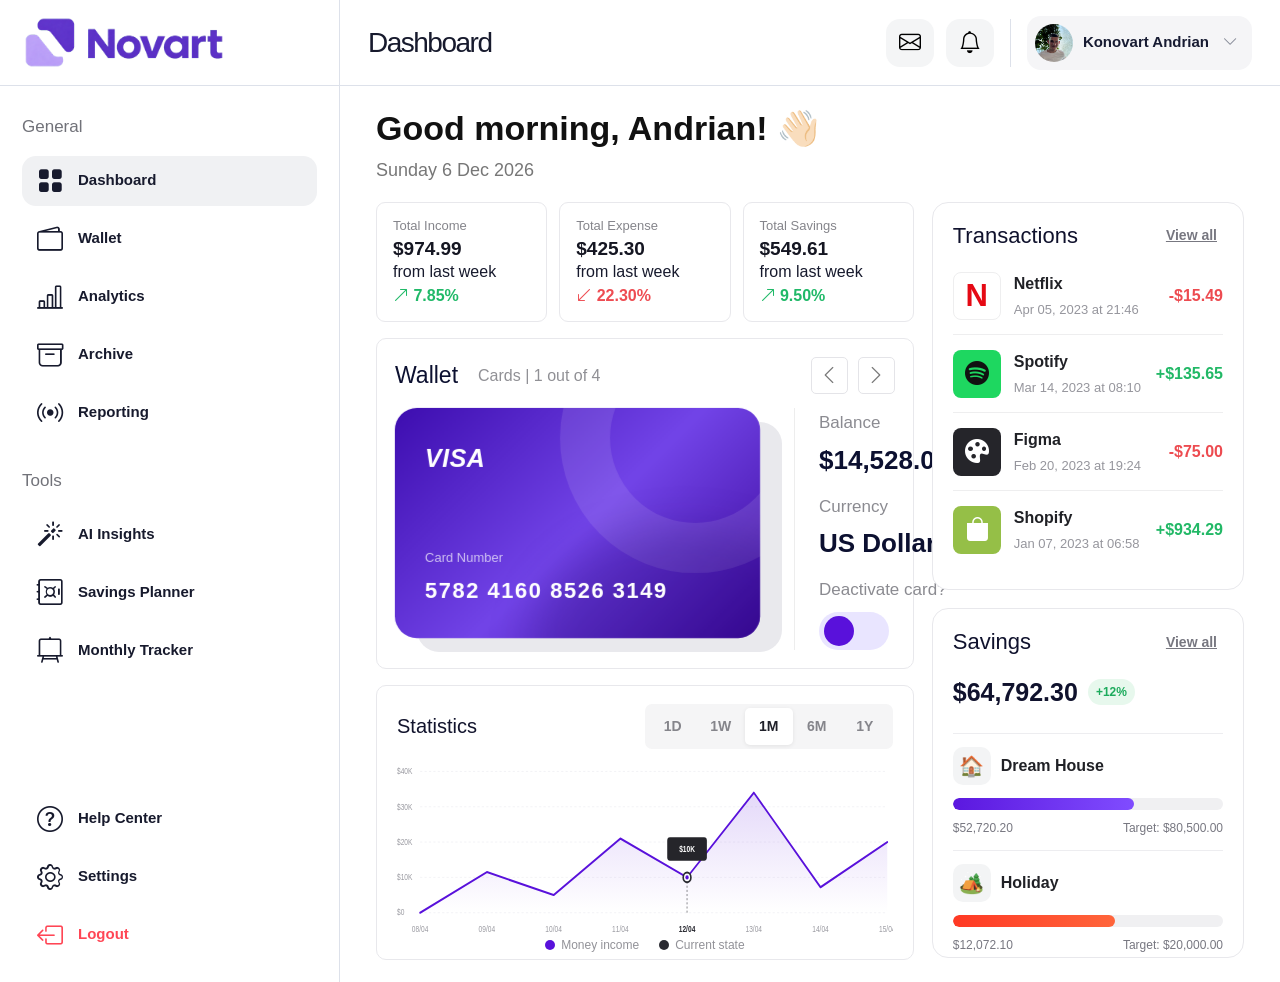
==== index.html @ dc802c1b "Initial commit" ====
<!DOCTYPE html>
<html lang="en">

<head>
    <meta charset="UTF-8">
    <meta name="viewport" content="width=device-width, initial-scale=1.0">
    <link href="https://cdn.jsdelivr.net/npm/bootstrap@5.3.8/dist/css/bootstrap.min.css" rel="stylesheet"
        integrity="sha384-sRIl4kxILFvY47J16cr9ZwB07vP4J8+LH7qKQnuqkuIAvNWLzeN8tE5YBujZqJLB" crossorigin="anonymous">
    <link rel="stylesheet" href="https://cdn.jsdelivr.net/npm/bootstrap-icons@1.11.3/font/bootstrap-icons.min.css">
    <link rel="stylesheet" href="css/main.css">
    <title>Document</title>
</head>

<body>
    <div class="app-shell">
        <!-- LEFT MENU -->
        <aside class="sidebar" id="sidebar">
            <div class="sidebar-brand">
                <img class="logo" src="img/logo2.0.png" alt="">
            </div>

            <nav class="sidebar-nav">
                <p data-i18n="general" class="nav-label">General</p>

                <button class="nav-item active" data-page="dashboard">
                    <i class="bi bi-grid-fill"></i>
                    <span data-i18n="dashboard">Dashboard</span>
                </button>

                <button class="nav-item" data-page="wallet">
                    <i class="bi bi-wallet2"></i>
                    <span data-i18n="wallet">Wallet</span>
                </button>

                <button class="nav-item" data-page="analytics">
                    <i class="bi bi-bar-chart-line"></i>
                    <span data-i18n="analytics">Analytics</span>
                </button>

                <button class="nav-item" data-page="archive">
                    <i class="bi bi-archive"></i>
                    <span data-i18n="archive">Archive</span>
                </button>

                <button class="nav-item" data-page="reporting">
                    <i class="bi bi-broadcast"></i>
                    <span data-i18n="reporting">Reporting</span>
                </button>

                <p data-i18n="tools" class="nav-label tools-label">Tools</p>

                <button class="nav-item" data-page="ai-insights">
                    <i class="bi bi-magic"></i>
                    <span data-i18n="ai">AI Insights</span>
                </button>

                <button class="nav-item" data-page="savings">
                    <i class="bi bi-safe"></i>
                    <span data-i18n="savings_planner">Savings Planner</span>
                </button>

                <button class="nav-item" data-page="tracker">
                    <i class="bi bi-easel2"></i>
                    <span data-i18n="monthly_tracker">Monthly Tracker</span>
                </button>
            </nav>

            <div class="sidebar-footer">
                <button class="nav-item" data-page="help">
                    <i class="bi bi-question-circle"></i>
                    <span data-i18n="help">Help Center</span>
                </button>

                <button class="nav-item" data-page="settings">
                    <i class="bi bi-gear"></i>
                    <span data-i18n="settings">Settings</span>
                </button>

                <button id="closeButton" class="nav-item logout" type="button">
                    <i class="bi bi-box-arrow-left"></i>
                    <span data-i18n="logout" class="logout">Logout</span>
                </button>
            </div>
        </aside>

        <div class="sidebar-overlay" id="sidebarOverlay"></div>














        <div class="main-area">
            <header class="topbar">
                <div class="topbar-left">
                    <button class="mobile-menu-toggle" id="mobileMenuToggle" type="button" aria-label="Open menu">
                        <i class="bi bi-list"></i>
                    </button>

                    <h1 id="pageTitle">Dashboard</h1>
                </div>

                <div class="topbar-actions">
                    <button class="topbar-icon" type="button" aria-label="Messages">
                        <i class="bi bi-envelope"></i>
                    </button>

                    <button class="topbar-icon" type="button" aria-label="Notifications">
                        <i class="bi bi-bell"></i>
                    </button>

                    <div class="topbar-divider"></div>
                    <div class="header-account" id="headerAccount">
                        <button class="header-account__button" id="headerAccountButton" type="button">
                            <img id="headerProfileAvatar" src="img/Andrian.jpeg" alt="Profile photo" />
                            <span>Konovart Andrian</span>
                            <i class="bi bi-chevron-down"></i>
                        </button>

                        <div class="header-account__menu" id="headerAccountMenu">
                            <button class="header-account__new" id="createNewAccount" type="button">
                                <i class="bi bi-person-plus"></i>
                                <div data-i18n="new_account">
                                    Create new account
                                </div>
                            </button>
                        </div>
                    </div>
                </div>
            </header>










            <main class="pages-wrapper">
                <section class="page active" id="dashboard">
                    <div class="dashboard-greeting">
                        <h2 data-i18n="greeting" id="greetingText">Good morning, Andrian! 👋🏻</h2>
                        <p id="currentDate"></p>
                    </div>





                    <div class="dashboard-layout">
                        <div class="dashboard-main-column">
                            <div class="finance-summary">
                                <article class="summary-card">
                                    <span data-i18n="income" class="summary-card__label">Total Income</span>
                                    <strong class="summary-card__amount" id="totalIncome">$974.99</strong>

                                    <p class="summary-card__comparison">
                                    <div data-i18n="last_week">
                                        from last week
                                    </div>
                                    <b class="is-positive" id="incomeChange">
                                        <i class="bi bi-arrow-up-right"></i> 7.85%
                                    </b>
                                    </p>
                                </article>

                                <article class="summary-card">
                                    <span data-i18n="expense" class="summary-card__label">Total Expense</span>
                                    <strong class="summary-card__amount" id="totalExpense">$425.30</strong>

                                    <p class="summary-card__comparison">
                                        <div data-i18n="last_week">
                                        from last week
                                    </div>
                                        <b class="is-negative" id="expenseChange">
                                            <i class="bi bi-arrow-down-left"></i> 22.30%
                                        </b>
                                    </p>
                                </article>

                                <article class="summary-card">
                                    <span data-i18n="total_savings" class="summary-card__label">Total Savings</span>
                                    <strong class="summary-card__amount" id="totalSavings">$549.61</strong>

                                    <p class="summary-card__comparison">
                                        <div data-i18n="last_week">
                                        from last week
                                    </div>
                                        <b class="is-positive" id="savingsChange">
                                            <i class="bi bi-arrow-up-right"></i> 9.50%
                                        </b>
                                    </p>
                                </article>
                            </div>

                            <section class="wallet-widget" id="walletWidget">
                                <div class="wallet-widget__header">
                                    <div class="wallet-widget__title">
                                        <h2 data-i18n="wallet">Wallet</h2>
                                        <span data-i18n="one_out_four" id="cardCounter">Cards | 1 out of 4</span>
                                    </div>

                                    <div class="wallet-widget__arrows">
                                        <button id="previousCard" type="button" aria-label="Previous card">
                                            <i class="bi bi-chevron-left"></i>
                                        </button>
                                        <button id="nextCard" type="button" aria-label="Next card">
                                            <i class="bi bi-chevron-right"></i>
                                        </button>
                                    </div>
                                </div>

                                <div class="wallet-widget__body">
                                    <article class="bank-card card-purple" id="bankCard">
                                        <div class="card-inner">
                                            <div class="card-face card-front">
                                                <div class="bank-card__glow"></div>
                                                <strong class="bank-card__type" id="cardType">VISA</strong>

                                                <div class="bank-card__bottom">
                                                    <small data-i18n="card_number">Card Number</small>
                                                    <b id="cardNumber">5782 4160 8526 3149</b>
                                                </div>

                                            </div>

                                            <div class="card-face card-back">
                                                <div class="magnetic-strip"></div>

                                                <div class="cvv-row">
                                                    <span>CVV</span>
                                                    <strong id="cardCvv">123</strong>
                                                </div>

                                                <div class="card-details">
                                                    <div>
                                                        <small data-i18n="valid">Valid thru</small>
                                                        <strong id="cardExpiry">07/30</strong>
                                                    </div>

                                                    <strong id="cardTypeBack">VISA</strong>
                                                </div>
                                            </div>
                                        </div>
                                    </article>

                                    <div class="wallet-widget__info" id="walletInfo">
                                        <div>
                                            <span data-i18n="balance">Balance</span>
                                            <strong id="cardBalance">$14,528.00</strong>
                                        </div>

                                        <div>
                                            <span data-i18n="currency">Currency</span>
                                            <strong data-i18n="us_dollar" id="cardCurrency">US Dollar</strong>
                                        </div>

                                        <label class="deactivate-control">
                                            <span data-i18n="deactivate_card">Deactivate card</span>
                                            <input type="checkbox" id="deactivateCard" />
                                            <i></i>
                                        </label>
                                    </div>
                                </div>
                            </section>

                            <section class="statistics-widget">
                                <div class="statistics-header">
                                    <h2 data-i18n="statistics">Statistics</h2>

                                    <div class="period-tabs" id="periodTabs">
                                        <button data-i18n="one_d" type="button" data-period="1D">1D</button>
                                        <button data-i18n="one_w" type="button" data-period="1W">1W</button>
                                        <button data-i18n="one_m" type="button" data-period="1M" class="active">1M</button>
                                        <button data-i18n="six_m" type="button" data-period="6M">6M</button>
                                        <button data-i18n="one_y" type="button" data-period="1Y">1Y</button>
                                    </div>
                                </div>

                                <div class="chart-wrap" id="statisticsChart"></div>

                                <div class="chart-legend">
                                    <span><i class="legend-income"></i> <span data-i18n="money_income" id="legendIncome">Money income</span></span>
                                    <span><i class="legend-current"></i> <span data-i18n="current_state" id="legendCurrent">Current state</span></span>
                                </div>
                            </section>
                        </div>

                        <aside class="dashboard-side-column">
                            <section class="transactions-widget">
                                <div class="transactions-header">
                                    <div>
                                        <h2 data-i18n="transactions">Transactions <span data-i18n="upcoming_bills">| Upcoming bills</span></h2>
                                    </div>

                                    <button class="view-all-button" id="viewAllTransactions" type="button">
                                        <div data-i18n="view_all">
                                            View all
                                        </div>
                                    </button>
                                </div>

                                <div class="transaction-list">
                                    <article class="transaction-item">
                                        <div class="transaction-icon netflix">N</div>

                                        <div class="transaction-details">
                                            <strong>Netflix</strong>
                                            <span data-i18n="apr">Apr 05, 2023 at 21:46</span>
                                        </div>

                                        <strong class="transaction-amount expense">-$15.49</strong>
                                    </article>

                                    <article class="transaction-item">
                                        <div class="transaction-icon spotify">
                                            <i class="bi bi-spotify"></i>
                                        </div>

                                        <div class="transaction-details">
                                            <strong>Spotify</strong>
                                            <span data-i18n="mar">Mar 14, 2023 at 08:10</span>
                                        </div>

                                        <strong class="transaction-amount income">+$135.65</strong>
                                    </article>

                                    <article class="transaction-item">
                                        <div class="transaction-icon figma">
                                            <i class="bi bi-palette-fill"></i>
                                        </div>

                                        <div class="transaction-details">
                                            <strong>Figma</strong>
                                            <span data-i18n="feb">Feb 20, 2023 at 19:24</span>
                                        </div>

                                        <strong class="transaction-amount expense">-$75.00</strong>
                                    </article>

                                    <article class="transaction-item">
                                        <div class="transaction-icon shopify">
                                            <i class="bi bi-bag-fill"></i>
                                        </div>

                                        <div class="transaction-details">
                                            <strong>Shopify</strong>
                                            <span data-i18n="jan">Jan 07, 2023 at 06:58</span>
                                        </div>

                                        <strong class="transaction-amount income">+$934.29</strong>
                                    </article>
                                </div>
                            </section>


                            <section class="savings-widget">
                                <div class="savings-widget__header">
                                    <h2 data-i18n="savings">Savings</h2>

                                    <button class="view-all-button" id="viewAllSavings" type="button">
                                        <div data-i18n="view_all">
                                            View all
                                        </div>
                                    </button>
                                </div>

                                <div class="savings-total">
                                    <strong>$64,792.30</strong>
                                    <span>+12%</span>
                                </div>

                                <article class="saving-goal">
                                    <div class="saving-goal__title">
                                        <span class="saving-goal__icon">🏠</span>
                                        <strong data-i18n="dream_house">Dream House</strong>
                                    </div>

                                    <div class="saving-progress">
                                        <span class="saving-progress__bar dream-house" style="width: 67%"></span>
                                    </div>

                                    <div class="saving-goal__amounts">
                                        <span>$52,720.20</span>
                                        <span data-i18n="target_first">Target: <b>$80,500.00</b></span>
                                    </div>
                                </article>

                                <article class="saving-goal">
                                    <div class="saving-goal__title">
                                        <span class="saving-goal__icon">🏕️</span>
                                        <strong data-i18n="holiday">Holiday</strong>
                                    </div>

                                    <div class="saving-progress">
                                        <span class="saving-progress__bar holiday" style="width: 60%"></span>
                                    </div>

                                    <div class="saving-goal__amounts">
                                        <span>$12,072.10</span>
                                        <span data-i18n="target_second">Target: <b>$20,000.00</b></span>
                                    </div>
                                </article>
                            </section>
                        </aside>
                    </div>
                </section>








































                <section class="page" id="wallet">
                    <div class="wallet-page-header">
                        <h2 data-i18n="my_wallet">My Wallet 💳</h2>

                        <button class="add-card-button" id="addCardButton" type="button">
                            <i  class="bi bi-plus-lg"></i>
                            <div data-i18n="add_card">
                                     Add card
                            </div>
                       
                        </button>
                    </div>



                    <div class="wallet-overview">
                        <article class="wallet-overview-card">
                            <div class="wallet-overview-card__top">
                                <span data-i18n="total_bala">Total balance</span>

                                <div class="currency-control">
                                    <button type="button" class="currency-prev">
                                        <i class="bi bi-chevron-left"></i>
                                    </button>
                                    <b class="selected-currency">USD</b>
                                    <button type="button" class="currency-next">
                                        <i class="bi bi-chevron-right"></i>
                                    </button>
                                </div>
                            </div>

                            <div class="wallet-overview-icon">
                                <i class="bi bi-wallet2"></i>
                            </div>

                            <strong id="walletTotalBalance">$0.00</strong>
                            <p id="walletCardsCount">Across 0 cards</p>
                        </article>


                        <article class="wallet-overview-card">
                            <div class="wallet-overview-card__top">
                                <span data-i18n="available_f">Available funds</span>
                            </div>

                            <strong id="walletAvailableFunds">$0.00</strong>
                            <p data-i18n="ready_to">Ready to spend</p>

                            <div class="wallet-overview-icon">
                                <i class="bi bi-currency-dollar"></i>
                            </div>
                        </article>


                        <article class="wallet-overview-card">
                            <div class="wallet-overview-card__top">
                                <span data-i18n="this_month">This month</span>
                            </div>

                            <strong id="walletThisMonth">$0.00</strong>
                            <p data-i18n="compared" id="walletMonthStatus">Compared with last month</p>

                            <div class="wallet-overview-icon">
                                <i class="bi bi-graph-up-arrow"></i>
                            </div>
                        </article>
                    </div>








                    <div class="wallet-content-grid">
                        <section class="wallet-widget" id="walletPageWidget">
                            <div class="wallet-widget__header">
                                <div class="wallet-widget__title">
                                    <h2 data-i18n="wallet">Wallet</h2>
                                    <span data-i18n="one_out_four" id="cardCounter">Cards | 1 out of 4</span>
                                </div>

                                <div class="wallet-widget__arrows">
                                    <button id="previousCard" type="button" aria-label="Previous card">
                                        <i class="bi bi-chevron-left"></i>
                                    </button>
                                    <button id="nextCard" type="button" aria-label="Next card">
                                        <i class="bi bi-chevron-right"></i>
                                    </button>
                                </div>
                            </div>

                            <div class="wallet-widget__body">
                                <article class="bank-card card-purple" id="bankCard">
                                    <div class="card-inner">
                                        <div class="card-face card-front">
                                            <div class="bank-card__glow"></div>
                                            <strong class="bank-card__type" id="cardType">VISA</strong>

                                            <div class="bank-card__bottom">
                                                <small data-i18n="card_number">Card Number</small>
                                                <b id="cardNumber">5782 4160 8526 3149</b>
                                            </div>

                                        </div>

                                        <div class="card-face card-back">
                                            <div class="magnetic-strip"></div>

                                            <div class="cvv-row">
                                                <span>CVV</span>
                                                <strong id="cardCvv">123</strong>
                                            </div>

                                            <div class="card-details">
                                                <div>
                                                    <small data-i18n="valid">Valid thru</small>
                                                    <strong id="cardExpiry">07/30</strong>
                                                </div>

                                                <strong id="cardTypeBack">VISA</strong>
                                            </div>
                                        </div>
                                    </div>
                                </article>

                                <div class="wallet-widget__info" id="walletInfo">
                                    <div>
                                        <span data-i18n="balance">Balance</span>
                                        <strong id="cardBalance">$14,528.00</strong>
                                    </div>

                                    <div>
                                        <span data-i18n="currency">Currency</span>
                                        <strong data-i18n="us_dollar" id="cardCurrency">US Dollar</strong>
                                    </div>

                                    <label class="deactivate-control">
                                        <span data-i18n="deactivate_card">Deactivate card</span>
                                        <input type="checkbox" id="deactivateCard" />
                                        <i></i>
                                    </label>
                                </div>
                            </div>
                        </section>






                        <section class="quick-actions">
                            <h2 data-i18n="quick_action">Quick actions</h2>

                            <button class="quick-action" id="transferAction" type="button">
                                <span class="quick-action__icon">
                                    <i class="bi bi-arrow-left-right"></i>
                                </span>

                                <span class="quick-action__text">
                                    <strong data-i18n="transfer">Transfer</strong>
                                    <small data-i18n="send_money">Send money to anyone</small>
                                </span>

                                <i class="bi bi-chevron-right quick-action__arrow"></i>
                            </button>

                            <button class="quick-action" id="topUpAction" type="button">
                                <span class="quick-action__icon">
                                    <i class="bi bi-plus-lg"></i>
                                </span>

                                <span class="quick-action__text">
                                    <strong data-i18n="top_up">Top up</strong>
                                    <small data-i18n="add_money">Add money to your wallet</small>
                                </span>

                                <i class="bi bi-chevron-right quick-action__arrow"></i>
                            </button>

                            <button class="quick-action" type="button">
                                <span class="quick-action__icon">
                                    <i class="bi bi-file-earmark-text"></i>
                                </span>

                                <span class="quick-action__text">
                                    <strong data-i18n="pay_bill">Pay bill</strong>
                                    <small data-i18n="pay_your">Pay your bills easily</small>
                                </span>

                                <i class="bi bi-chevron-right quick-action__arrow"></i>
                            </button>
                        </section>
                    </div>

                    <!-- Нижній ряд: на всю ширину сторінки -->
                    <div class="wallet-bottom-grid">
                        <section class="spending-widget">
                            <div class="spending-widget__header">
                                <h2 data-i18n="spending_by">Spending by category</h2>
                            </div>

                            <div class="spending-category">
                                <div class="spending-category__icon">
                                    <i class="bi bi-cup-hot"></i>
                                </div>
                                <strong data-i18n="food">Food</strong>

                                <div class="spending-category__bar">
                                    <span style="width: 100%"></span>
                                </div>

                                <b>$1,245</b>
                                <small>32%</small>
                            </div>

                            <div class="spending-category">
                                <div class="spending-category__icon">
                                    <i class="bi bi-car-front"></i>
                                </div>
                                <strong data-i18n="transport">Transport</strong>

                                <div class="spending-category__bar">
                                    <span style="width: 71%"></span>
                                </div>

                                <b>$845</b>
                                <small>22%</small>
                            </div>

                            <div class="spending-category">
                                <div class="spending-category__icon">
                                    <i class="bi bi-bag"></i>
                                </div>
                                <strong data-i18n="shopping">Shopping</strong>

                                <div class="spending-category__bar">
                                    <span style="width: 58%"></span>
                                </div>

                                <b>$720</b>
                                <small>18%</small>
                            </div>


                            <button data-i18n="view_all_a" class="view-analytics-button" type="button">
                                View all analytics
                            </button>
                        </section>



                        <section class="upcoming-payments">
                            <div class="upcoming-payments__header">
                                <h2 data-i18n="upcoming">Upcoming payments</h2>

                                <button class="calendar-button" id="viewCalendarButton" type="button">
                                    <i class="bi bi-calendar3"></i>
                                    <div data-i18n="view_calendar">
                                         View calendar
                                    </div>
                                   
                                </button>
                            </div>

                            <article class="upcoming-payment">
                                <div class="payment-logo netflix">N</div>

                                <div class="payment-info">
                                    <strong>Netflix</strong>
                                    <span data-i18n="sep_drei">Sep 03</span>
                                </div>

                                <b>$15.49</b>
                            </article>

                            <article class="upcoming-payment">
                                <div class="payment-logo spotify">
                                    <i class="bi bi-spotify"></i>
                                </div>

                                <div class="payment-info">
                                    <strong>Spotify</strong>
                                    <span data-i18n="sep_vier">Sep 14</span>
                                </div>

                                <b>$10.99</b>
                            </article>

                            <article class="upcoming-payment">
                                <div class="payment-logo adobe">
                                    <i class="bi bi-bezier2"></i>
                                </div>

                                <div class="payment-info">
                                    <strong>Adobe Creative Cloud</strong>
                                    <span data-i18n="sep_eight">Sep 18</span>
                                </div>

                                <b>$54.99</b>
                            </article>

                            <article class="upcoming-payment">
                                <div class="payment-logo electricity">
                                    <i class="bi bi-lightning-charge-fill"></i>
                                </div>

                                <div class="payment-info">
                                    <strong data-i18n="electricity">Electricity bill</strong>
                                    <span data-i18n="sep_twenty">Sep 25</span>
                                </div>

                                <b>$86.40</b>
                            </article>
                        </section>
                    </div>

                </section>



































                <section class="page" id="analytics">
                    <h2>Analytics</h2>
                    <p>Статистика доходів, витрат і фінансової активності.</p>
                </section>

                <section class="page" id="archive">
                    <h2>Archive</h2>
                    <p>Архівовані платежі та документи.</p>
                </section>

                <section class="page" id="reporting">
                    <h2>Reporting</h2>
                    <p>Фінансові звіти за вибраний період.</p>
                </section>

                <section class="page" id="ai-insights">
                    <h2>AI Insights</h2>
                    <p>Персональні фінансові рекомендації.</p>
                </section>

                <section class="page" id="savings">
                    <h2>Savings Planner</h2>
                    <p>Плануйте накопичення та фінансові цілі.</p>
                </section>

                <section class="page" id="tracker">
                    <h2>Monthly Tracker</h2>
                    <p>Щомісячний контроль ваших витрат.</p>
                </section>

                <section class="page" id="help">
                    <h2>Help Center</h2>
                    <p>Відповіді на поширені запитання.</p>
                </section>























                <section class="page" id="settings">
                    <div class="account-settings">
                        <div class="account-settings__header">
                            <h2 data-i18n="settingsTitle">Account settings</h2>
                            <p data-i18n="settingsDescription">Manage your profile, security and preferences.</p>
                        </div>

                        <div class="settings-top-grid">


                            <section class="profile-card">
                                <h2 data-i18n="profile">Profile</h2>

                                <div class="profile-card__main">
                                    <img class="profile-avatarr" id="profileAvatar" src="img/Andrian.jpeg" alt="">

                                    <div class="profile-card__identity">
                                        <strong>Konovart Andrian</strong>
                                        <span>andrakonovart@gmail.com</span>
                                    </div>

                                    <button data-i18n="change_photo" class="profile-change-photo" id="changeProfilePhoto" type="button">
                                        Change photo
                                    </button>

                                    <input id="profilePhotoInput" type="file" accept="image/*" hidden />
                                </div>

                                <div class="profile-card__details">
                                    <div class="profile-detail">
                                        <span data-i18n="f_name">Full name</span>
                                        <strong>Konovart Andrian</strong>
                                    </div>

                                    <div class="profile-detail">
                                        <span data-i18n="email">Email address</span>
                                        <strong>andrakonovart@gmail.com</strong>
                                    </div>

                                    <div class="profile-detail">
                                        <span data-i18n="phone">Phone number</span>
                                        <strong>+48 794 057 507</strong>
                                    </div>
                                </div>
                            </section>

                            <section class="security-card">
                                <div class="security-card__heading">
                                    <span class="security-icon">
                                        <svg viewBox="0 0 24 24" aria-hidden="true">
                                            <path
                                                d="M12 2 4.5 5v6.2c0 5 3.2 9.5 7.5 10.8 4.3-1.3 7.5-5.8 7.5-10.8V5L12 2Z">
                                            </path>
                                            <path d="m8.3 12 2.2 2.2 5.1-5.1"></path>
                                        </svg>
                                    </span>

                                    <h2 data-i18n="security">Security</h2>
                                </div>

                                <div class="security-row">
                                    <span data-i18n="two_factor">Two-factor authentication</span>

                                    <div class="security-row__action">
                                        <span data-i18n="enabled" class="security-status">Enabled</span>
                                        <button data-i18n="manage" type="button">Manage</button>
                                    </div>
                                </div>

                                <div class="security-row">
                                    <span data-i18n="change">Change password</span>

                                    <button data-i18n="update" type="button">Update</button>
                                </div>

                                <div class="security-row">
                                    <span><div data-i18n="active_s">Active sessions</div>
                                        
                                        <small data-i18n="device">2 devices</small>
                                    </span>

                                    <button data-i18n="view" type="button">View</button>
                                </div>
                            </section>
                        </div>


                        <div class="settings-bottom-grid">
                            <section class="preferences-card">
                                <h2 data-i18n="preferences">Preferences</h2>

                                <div class="preferences-row">
                                    <span data-i18n="currency">Currency</span>

                                    <select id="preferredCurrency">
                                        <option value="USD">USD</option>
                                        <option value="EUR">EUR</option>
                                        <option value="UAH">UAH</option>
                                        <option value="GBP">GBP</option>
                                    </select>
                                </div>

                                <div class="preferences-row">
                                    <span data-i18n="language">Language</span>

                                    <select id="preferredLanguage">
                                        <option value="English">English</option>
                                        <option value="Українська">Українська</option>
                                        <option value="Deutsch">Deutsch</option>
                                    </select>
                                </div>

                                <div class="preferences-row preferences-row--dark">
                                    <span><div data-i18n="dark">Dark mode</div>
                                        
                                        <small data-i18n="use_system">Use system setting</small>
                                    </span>

                                    <label class="preferences-switch">
                                        <input id="darkModeToggle" type="checkbox" />
                                        <i></i>
                                    </label>
                                </div>
                            </section>

                            <section class="notifications-card">
                                <h2 data-i18n="notification">Notifications</h2>

                                <div class="notification-row">
                                    <span data-i18n="payment_up">Payment updates</span>

                                    <label class="preferences-switch">
                                        <input id="paymentUpdatesToggle" type="checkbox" checked />
                                        <i></i>
                                    </label>
                                </div>

                                <div class="notification-row">
                                    <span data-i18n="bill_re">Bill reminders</span>

                                    <label class="preferences-switch">
                                        <input id="billRemindersToggle" type="checkbox" checked />
                                        <i></i>
                                    </label>
                                </div>

                                <div class="notification-row">
                                    <span data-i18n="monthly">Monthly summary</span>

                                    <label class="preferences-switch">
                                        <input id="monthlySummaryToggle" type="checkbox" checked />
                                        <i></i>
                                    </label>
                                </div>
                            </section>
                        </div>
                        <section class="settings-actions">
                            <button data-i18n="save_cha" class="save-settings-button" id="saveSettingsButton" type="button">
                                Save changes
                            </button>

                            <button data-i18n="delete_acc" class="delete-account-button" id="deleteAccountButton" type="button">
                                Delete account
                            </button>
                        </section>


                    </div>












                </section>
            </main>
        </div>

































        <div class="confirm-modal" id="deactivateModal" aria-hidden="true">
            <div class="confirm-modal__box">
                <h3 data-i18n="deactivate_card">Deactivate card?</h3>
                <p data-i18n="are_you">
                    Are you sure you want to deactivate this card? You will not be able to
                    use it for payments until it is activated again.
                </p>

                <div class="confirm-modal__actions">
                    <button data-i18n="cancel" class="modal-cancel" id="cancelDeactivate" type="button">
                        Cancel
                    </button>
                    <button data-i18n="yes_dia" class="modal-confirm" id="confirmDeactivate" type="button">
                        Yes, deactivate
                    </button>
                </div>
            </div>
        </div>


        <div class="confirm-modal pin-modal" id="pinModal">
            <div class="confirm-modal__box">
                <h3 data-i18n="enter_pin">Enter card PIN</h3>
                <p data-i18n="enter_your">Enter your 4-digit PIN to view card details.</p>

                <input class="pin-input" id="pinInput" type="password" inputmode="numeric" maxlength="4"
                    placeholder="• • • •" aria-label="Card PIN" />

                <p class="pin-error" id="pinError"></p>

                <div class="confirm-modal__actions">
                    <button data-i18n="cancel" class="modal-cancel" id="cancelPin" type="button">
                        Cancel
                    </button>
                    <button data-i18n="continue" class="modal-confirm" id="confirmPin" type="button">
                        Continue
                    </button>
                </div>
            </div>
        </div>


        <div class="transactions-modal" id="transactionsModal" aria-hidden="true">
            <div class="transactions-modal__box" role="dialog" aria-modal="true">
                <div class="transactions-modal__header">
                    <div>
                        <h2 data-i18n="all_trans">All transactions</h2>
                        <p data-i18n="trans_history">Transaction history</p>
                    </div>

                    <button class="transactions-modal__close" id="closeTransactionsModal" type="button"
                        aria-label="Close">
                        <i class="bi bi-x-lg"></i>
                    </button>
                </div>

                <div class="transactions-modal__list">
                    <article class="transaction-item">
                        <div class="transaction-icon netflix">N</div>
                        <div class="transaction-details">
                            <strong>Netflix</strong>
                            <span data-i18n="apr">Apr 05, 2023 at 21:46</span>
                        </div>
                        <strong class="transaction-amount expense">-$15.49</strong>
                    </article>

                    <article class="transaction-item">
                        <div class="transaction-icon spotify"><i class="bi bi-spotify"></i></div>
                        <div class="transaction-details">
                            <strong>Spotify</strong>
                            <span data-i18n="mar">Mar 14, 2023 at 08:10</span>
                        </div>
                        <strong class="transaction-amount income">+$135.65</strong>
                    </article>

                    <article class="transaction-item">
                        <div class="transaction-icon figma"><i class="bi bi-palette-fill"></i></div>
                        <div class="transaction-details">
                            <strong>Figma</strong>
                            <span data-i18n="feb">Feb 20, 2023 at 19:24</span>
                        </div>
                        <strong class="transaction-amount expense">-$75.00</strong>
                    </article>

                    <article class="transaction-item">
                        <div class="transaction-icon figma"><i class="bi bi-palette-fill"></i></div>
                        <div class="transaction-details">
                            <strong>Figma</strong>
                            <span data-i18n="feb">Feb 20, 2023 at 19:24</span>
                        </div>
                        <strong class="transaction-amount expense">-$75.00</strong>
                    </article>

                    <article class="transaction-item">
                        <div class="transaction-icon figma"><i class="bi bi-palette-fill"></i></div>
                        <div class="transaction-details">
                            <strong>Adobe Creative Cloud</strong>
                            <span data-i18n="dec">Dec 28, 2022 at 14:20</span>
                        </div>
                        <strong class="transaction-amount expense">-$19.99</strong>
                    </article>

                    <article class="transaction-item">
                        <div class="transaction-icon spotify"><i class="bi bi-arrow-down-left"></i></div>
                        <div class="transaction-details">
                            <strong>Salary payment</strong>
                            <span data-i18n="dec">Dec 25, 2022 at 09:00</span>
                        </div>
                        <strong class="transaction-amount income">+$2,600.00</strong>
                    </article>

                    <article class="transaction-item">
                        <div class="transaction-icon shopify"><i class="bi bi-bag-fill"></i></div>
                        <div class="transaction-details">
                            <strong>Shopify</strong>
                            <span data-i18n="jan">Jan 07, 2023 at 06:58</span>
                        </div>
                        <strong class="transaction-amount income">+$934.29</strong>
                    </article>

                    <article class="transaction-item">
                        <div class="transaction-icon netflix">N</div>
                        <div class="transaction-details">
                            <strong>Netflix</strong>
                            <span data-i18n="apr">Apr 05, 2023 at 21:46</span>
                        </div>
                        <strong class="transaction-amount expense">-$15.49</strong>
                    </article>

                    <article class="transaction-item">
                        <div class="transaction-icon figma"><i class="bi bi-palette-fill"></i></div>
                        <div class="transaction-details">
                            <strong>Figma</strong>
                            <span data-i18n="feb">Feb 20, 2023 at 19:24</span>
                        </div>
                        <strong class="transaction-amount expense">-$75.00</strong>
                    </article>

                    <article class="transaction-item">
                        <div class="transaction-icon figma"><i class="bi bi-palette-fill"></i></div>
                        <div class="transaction-details">
                            <strong>Figma</strong>
                            <span data-i18n="feb">Feb 20, 2023 at 19:24</span>
                        </div>
                        <strong class="transaction-amount expense">-$75.00</strong>
                    </article>
                </div>
            </div>
        </div>



        <div class="add-card-modal" id="addCardModal">
            <form class="add-card-modal__box" id="addCardForm">
                <div class="add-card-modal__header">
                    <div>
                        <h2 data-i18n="add_new_c">Add new card</h2>
                        <p data-i18n="choose">Choose how you want to add a card.</p>
                    </div>

                    <button class="add-card-close" id="closeAddCardModal" type="button">
                        <i class="bi bi-x-lg"></i>
                    </button>
                </div>

                <div class="add-methods">
                    <button class="add-method active" data-method="link" type="button">
                        <span class="add-method__icon"><i class="bi bi-credit-card-2-front"></i></span>
                        <strong data-i18n="link_exi">Link existing card</strong>
                        <small data-i18n="connect">Connect a card from your bank</small>
                        <i class="bi bi-check-circle-fill add-method__check"></i>
                    </button>

                    <button class="add-method" data-method="virtual" type="button">
                        <span class="add-method__icon"><i class="bi bi-stars"></i></span>
                        <strong data-i18n="virtual_card">Create virtual card</strong>
                        <small data-i18n="online_pay">For online payments</small>
                        <i class="bi bi-check-circle-fill add-method__check"></i>
                    </button>
                </div>

                <div class="add-card-divider"></div>

                <label class="add-card-field">
                    <span data-i18n="card_type">Card type</span>
                    <select id="newCardType">
                        <option data-i18n="debit">Debit card</option>
                        <option data-i18n="credit">Credit card</option>
                        <option data-i18n="virtual">Virtual card</option>
                    </select>
                </label>

                <label class="add-card-field">
                    <span data-i18n="card_name">Card name</span>
                    <input id="newCardName" type="text" placeholder="e.g. Daily expenses" required />
                </label>

                <div class="add-card-bottom-fields">
                    <label class="add-card-field">
                        <span data-i18n="currency">Currency</span>
                        <select id="newCardCurrency">
                            <option value="USD">USD</option>
                            <option value="EUR">EUR</option>
                            <option value="UAH">UAH</option>
                            <option value="GBP">GBP</option>
                        </select>
                    </label>

                    <div class="add-card-field">
                        <span data-i18n="card_ne">Card network</span>

                        <div class="network-options">
                            <button class="network-option active" data-network="VISA" type="button">
                                <strong>VISA</strong>
                                <i class="bi bi-check-circle-fill"></i>
                            </button>

                            <button class="network-option mastercard-option" data-network="Mastercard" type="button">
                                <span class="mastercard-logo"><i></i><i></i></span>
                                <strong>Mastercard</strong>
                                <i class="bi bi-check-circle-fill"></i>
                            </button>
                        </div>
                    </div>
                </div>

                <div class="add-card-actions">
                    <button data-i18n="cancel" class="add-card-cancel" id="cancelAddCard" type="button">
                        Cancel
                    </button>

                    <button data-i18n="continue" class="add-card-submit" type="submit">
                        Continue
                    </button>
                </div>
            </form>
        </div>






        <div class="payment-calendar-modal" id="paymentCalendarModal">
            <div class="payment-calendar-modal__box">
                <div class="payment-calendar-modal__header">
                    <h2 data-i18n="payment_cale">Payment calendar</h2>

                    <div class="payment-calendar-modal__controls">
                        <button id="calendarPreviousMonth" type="button">
                            <i class="bi bi-chevron-left"></i>
                        </button>

                        <strong id="calendarMonthTitle"></strong>

                        <button id="calendarNextMonth" type="button">
                            <i class="bi bi-chevron-right"></i>
                        </button>

                        <button class="payment-calendar-modal__close" id="closeCalendarModal" type="button">
                            <i class="bi bi-x-lg"></i>
                        </button>
                    </div>
                </div>

                <div class="calendar-legend">
                    <span><i class="scheduled-dot"></i> <div data-i18n="scheduled">Scheduled payment</div></span>
                    <span><i class="overdue-dot"></i> <div data-i18n="overdue">Overdue</div></span>
                </div>

                <div class="payment-calendar-layout">
                    <div>
                        <div class="calendar-weekdays">
                            <span data-i18n="mon">Mon</span>
                            <span data-i18n="tue">Tue</span>
                            <span data-i18n="wed">Wed</span>
                            <span data-i18n="thu">Thu</span>
                            <span data-i18n="fri">Fri</span>
                            <span data-i18n="sat">Sat</span>
                            <span data-i18n="sun">Sun</span>
                        </div>

                        <div class="payment-calendar-grid" id="paymentCalendarGrid"></div>
                    </div>

                    <aside class="calendar-details" id="calendarDetails"></aside>
                </div>
            </div>
        </div>








        <div class="transfer-modal" id="transferModal">
            <div class="transfer-modal__dialog" role="dialog" aria-modal="true">
                <button class="transfer-modal__close" id="closeTransferModal" type="button">
                    <i class="bi bi-x-lg"></i>
                </button>

                <h2 data-i18n="transfer_mo">Transfer money</h2>
                <p data-i18n="send" class="transfer-modal__subtitle">Send money securely in a few steps.</p>

                <form id="transferForm">
                    <label class="transfer-field">
                        <span data-i18n="recipient">Recipient</span>
                        <div class="transfer-search">
                            <i class="bi bi-search"></i>
                            <input id="transferRecipient" type="text" placeholder="Name, phone, or account number" />
                        </div>
                    </label>

                    <div class="transfer-recent-header">
                        <span data-i18n="recent_reci">Recent recipients</span>
                        <button data-i18n="all_cont" type="button">All contacts</button>
                    </div>

                    <div class="transfer-recipients">
                        <button class="transfer-recipient" data-recipient="Kostiantyn Shcherbachenko" type="button">
                            <img class="recipient-avatar" src="img/Kostia.jpg" alt="">
                            <span>Kostia S.</span>
                        </button>

                        <button class="transfer-recipient" data-recipient="Arsen Haliy" type="button">
                            <img class="recipient-avatar" src="img/Arsen.JPG" alt="">
                            <span>Arsen H.</span>
                        </button>

                        <button class="transfer-recipient" data-recipient="Nazarii Lyven" type="button">
                            <img class="recipient-avatar" src="img/Nazik.JPG" alt="">
                            <span>Nazarii L.</span>
                        </button>
                    </div>

                    <label class="transfer-field transfer-field--border">
                        <span data-i18n="amount">Amount</span>
                        <div class="transfer-amount">
                            <span id="transferCurrencySymbol">$</span>
                            <input id="transferAmount" type="number" min="1" step="1" placeholder="0.00" />
                            <select id="transferCurrency">
                                <option>USD</option>
                                <option>EUR</option>
                                <option>UAH</option>
                                <option>GBP</option>
                            </select>
                        </div>
                    </label>

                    <label class="transfer-field">
                        <span data-i18n="from">From</span>
                        <div class="topup-card-select" id="transferCardSelect">
                            <button class="topup-card-picker" id="transferCardPicker" type="button"
                                aria-expanded="false">
                                <span class="topup-card-picker__logo" id="transferCardLogo">VISA</span>

                                <span class="topup-card-picker__text">
                                    <strong id="transferCardName">Visa **** 3149</strong>
                                    <small data-i18n="avai_vier" id="transferCardBalance">Available $14,528.00 </small>
                                </span>

                                <i class="bi bi-chevron-down" id="transferCardChevron"></i>
                            </button>

                            <div class="topup-card-menu">
                                <button class="transfer-card-option active" type="button" data-brand="visa"
                                    data-name="Visa **** 3149" data-balance="Available $14,528.00">
                                    <span class="topup-card-picker__logo">VISA</span>
                                    <span>
                                        <strong>Visa **** 3149</strong>
                                        <small data-i18n="avai_vier">Available $14,528.00</small>
                                    </span>
                                </button>

                                <button class="transfer-card-option" type="button" data-brand="mastercard"
                                    data-name="Mastercard **** 7738" data-balance="Available €8,340.50">
                                    <span class="topup-card-picker__logo topup-card-picker__logo--mastercard"></span>
                                    <span>
                                        <strong>Mastercard **** 7738</strong>
                                        <small data-i18n="avai_acht">Available €8,340.50</small>
                                    </span>
                                </button>

                                <button class="transfer-card-option" type="button" data-brand="visa"
                                    data-name="Visa **** 1780" data-balance="Available ₴125,780.00">
                                    <span class="topup-card-picker__logo">VISA</span>
                                    <span>
                                        <strong>Visa **** 1780</strong>
                                        <small data-i18n="avai_hunder">Available ₴125,780.00 </small>
                                    </span>
                                </button>

                                <button class="transfer-card-option" type="button" data-brand="mastercard"
                                    data-name="Mastercard **** 2104" data-balance="Available £2,940.00">
                                    <span class="topup-card-picker__logo topup-card-picker__logo--mastercard"></span>
                                    <span>
                                        <strong>Mastercard **** 2104</strong>
                                        <small data-i18n="avai_zwei">Available £2,940.00</small>
                                    </span>
                                </button>
                            </div>
                        </div>
                    </label>

                    <label class="transfer-field">
                        <span data-i18n="note">Note</span>
                        <input id="transferNote" type="text" placeholder="What's this for?" />
                    </label>

                    <p data-i18n="no_trans" class="transfer-fee">No transfer fee</p>

                    <div class="transfer-modal__buttons">
                        <button data-i18n="cancel" class="transfer-cancel" id="cancelTransfer" type="button">Cancel</button>
                        <button data-i18n="review" class="transfer-submit" type="submit">Review transfer</button>
                    </div>
                </form>
            </div>
        </div>











        <div class="topup-modal" id="topUpModal">
            <div class="topup-dialog" role="dialog" aria-modal="true">
                <button class="topup-close" id="closeTopUpModal" type="button">
                    <i class="bi bi-x-lg"></i>
                </button>

                <h2 data-i18n="top_up_ba">Top up balance</h2>
                <p data-i18n="add_money_to">Add money to your wallet instantly.</p>

                <form id="topUpForm">
                    <label class="topup-label">
                        <span data-i18n="add_mo">Add money to</span>

                        <div class="topup-card-select" id="topUpCardSelect">
                            <button class="topup-card-picker" id="topUpCardPicker" type="button" aria-expanded="false">
                                <span class="topup-card-picker__logo" id="topUpCardLogo">VISA</span>

                                <span class="topup-card-picker__text">
                                    <strong id="topUpCardName">Visa **** 3149</strong>
                                    <small data-i18n="cu_ba_vier" id="topUpCardBalance">$14,528.00 current balance</small>
                                </span>

                                <i class="bi bi-chevron-down" id="topUpCardChevron"></i>
                            </button>

                            <div class="topup-card-menu" id="topUpCardMenu">
                                <button class="topup-card-option active" type="button" data-brand="VISA"
                                    data-name="Visa **** 3149" data-balance="$14,528.00 current balance">
                                    <span class="topup-card-picker__logo">VISA</span>
                                    <span>
                                        <strong>Visa **** 3149</strong>
                                        <small data-i18n="cu_ba_vier">$14,528.00 current balance</small>
                                    </span>
                                </button>

                                <button class="topup-card-option" type="button" data-brand="MC"
                                    data-name="Mastercard **** 7738" data-balance="€8,340.50 current balance">
                                    <span class="topup-card-picker__logo topup-card-picker__logo--mastercard">MC</span>
                                    <span>
                                        <strong>Mastercard **** 7738</strong>
                                        <small data-i18n="cu_ba_acht">€8,340.50 current balance</small>
                                    </span>
                                </button>

                                <button class="topup-card-option" type="button" data-brand="VISA"
                                    data-name="Visa **** 1780" data-balance="₴125,780.00 current balance">
                                    <span class="topup-card-picker__logo">VISA</span>
                                    <span>
                                        <strong>Visa **** 1780</strong>
                                        <small data-i18n="cu_ba_hundert">₴125,780.00 current balance</small>
                                    </span>
                                </button>

                                <button class="topup-card-option" type="button" data-brand="MC"
                                    data-name="Mastercard **** 2104" data-balance="£2,940.00 current balance">
                                    <span class="topup-card-picker__logo topup-card-picker__logo--mastercard">MC</span>
                                    <span>
                                        <strong>Mastercard **** 2104</strong>
                                        <small data-i18n="cu_ba_zwei">£2,940.00 current balance</small>
                                    </span>
                                </button>
                            </div>
                        </div>
                    </label>

                    <label class="topup-label topup-amount-label">
                        <span data-i18n="amount">Amount</span>
                        <div class="topup-amount">
                            <strong id="topUpCurrencySymbol">$</strong>
                            <input id="topUpAmount" type="number" min="1" step="1" value="100" />
                            <select id="topUpCurrency">
                                <option value="USD">USD</option>
                                <option value="EUR">EUR</option>
                                <option value="UAH">UAH</option>
                                <option value="GBP">GBP</option>
                            </select>
                        </div>
                    </label>

                    <div class="topup-presets">
                        <button data-amount="50" type="button">$50</button>
                        <button class="active" data-amount="100" type="button">$100</button>
                        <button data-amount="500" type="button">$500</button>
                        <button data-i18n="custom" data-amount="" type="button">Custom</button>
                    </div>

                    <div class="topup-card-select" id="paymentMethodSelect">
                        <span data-i18n="payment_method" class="my">Payment method</span>
                        <button class="topup-card-picker" id="paymentMethodPicker" type="button" aria-expanded="false">
                            <span class="topup-card-picker__logo topup-card-picker__logo--mastercard"
                                id="paymentMethodLogo"></span>

                            <span class="topup-card-picker__text">
                                <strong id="paymentMethodName">Mastercard **** 7738</strong>
                                <small data-i18n="ava_bal_acht" id="paymentMethodBalance">Available balance: €8,340.50</small>
                            </span>

                            <i class="bi bi-chevron-down" id="paymentMethodChevron"></i>
                        </button>

                        <div class="topup-card-menu" id="paymentMethodMenu">
                            <button class="payment-method-option active" type="button" data-brand="mastercard"
                                data-name="Mastercard **** 7738" data-balance="Available balance: €8,340.50">
                                <span class="topup-card-picker__logo topup-card-picker__logo--mastercard"></span>
                                <span>
                                    <strong>Mastercard **** 7738</strong>
                                    <small data-i18n="ava_bal_acht">Available balance: €8,340.50</small>
                                </span>
                            </button>

                            <button class="payment-method-option" type="button" data-brand="visa"
                                data-name="Visa **** 3149" data-balance="Available balance: $14,528.00">
                                <span class="topup-card-picker__logo">VISA</span>
                                <span>
                                    <strong>Visa **** 3149</strong>
                                    <small data-i18n="ava_bal_vier">Available balance: $14,528.00</small>
                                </span>
                            </button>

                            <button class="payment-method-option" type="button" data-brand="mastercard"
                                data-name="Mastercard **** 2104" data-balance="Available balance: £2,940.00">
                                <span class="topup-card-picker__logo topup-card-picker__logo--mastercard"></span>
                                <span>
                                    <strong>Mastercard **** 2104</strong>
                                    <small data-i18n="ava_bal_zwei">Available balance: £2,940.00</small>
                                </span>
                            </button>

                            <button class="payment-method-option" type="button" data-brand="visa"
                                data-name="Visa **** 1780" data-balance="Available balance: ₴125,780.00">
                                <span class="topup-card-picker__logo">VISA</span>
                                <span>
                                    <strong>Visa **** 1780</strong>
                                    <small data-i18n="ava_bal_hundert">Available balance: ₴125,780.00</small>
                                </span>
                            </button>
                        </div>
                    </div>

                    <div class="topup-info">
                        <span class="topup-info__icon">
                            <svg viewBox="0 0 24 24" aria-hidden="true">
                                <path d="M12 2 4.5 5v6.2c0 5 3.2 9.5 7.5 10.8 4.3-1.3 7.5-5.8 7.5-10.8V5L12 2Z"></path>
                                <path class="topup-info__check" d="m8.2 12.1 2.3 2.3 5.2-5.2"></path>
                            </svg>
                        </span>

                        <span data-i18n="no_fees">No fees · Funds available immediately</span>
                    </div>

                    <div class="topup-buttons">
                        <button data-i18n="cancel" id="cancelTopUp" class="topup-cancel" type="button">Cancel</button>
                        <button class="topup-submit" type="submit"> <div data-i18n="top_up_b">
                            Top up
                        </div>
                             <span id="topUpButtonAmount">$100</span>
                        </button>
                    </div>
                </form>
            </div>
        </div>















        <div class="delete-modal" id="deleteAccountModal" aria-hidden="true">
            <div class="delete-modal__box" role="dialog" aria-modal="true">
                <button class="delete-modal__close" id="closeDeleteModal" type="button">
                    <i class="bi bi-x-lg"></i>
                </button>

                <div class="delete-modal__icon">
                    <i class="bi bi-exclamation-triangle"></i>
                </div>

                <h2 data-i18n="delete_acco">Delete account?</h2>
                <p data-i18n="are_you_sure">
                    Are you sure you want to delete your account? This action cannot be undone.
                </p>

                <div class="delete-modal__actions">
                    <button data-i18n="cancel" class="delete-modal__cancel" id="cancelDeleteAccount" type="button">
                        Cancel
                    </button>

                    <button data-i18n="yes_de" class="delete-modal__confirm" id="confirmDeleteAccount" type="button">
                        Yes, delete account
                    </button>
                </div>
            </div>
        </div>










        <script src="js/translations.js" defer></script>
        <script src="js/script.js" defer></script>
        <script src="https://cdn.jsdelivr.net/npm/bootstrap@5.3.8/dist/js/bootstrap.bundle.min.js"
            integrity="sha384-FKyoEForCGlyvwx9Hj09JcYn3nv7wiPVlz7YYwJrWVcXK/BmnVDxM+D2scQbITxI"
            crossorigin="anonymous"></script>
</body>

</html>
---- css/main.css ----
@import url(home.css);
@import url(wallet.css);
@import url(settings.css);
@import url(register.css);
@import url(verify-email.css);
@import url(all-set.css);
@import url(signin.css);
@import url(dark.css);
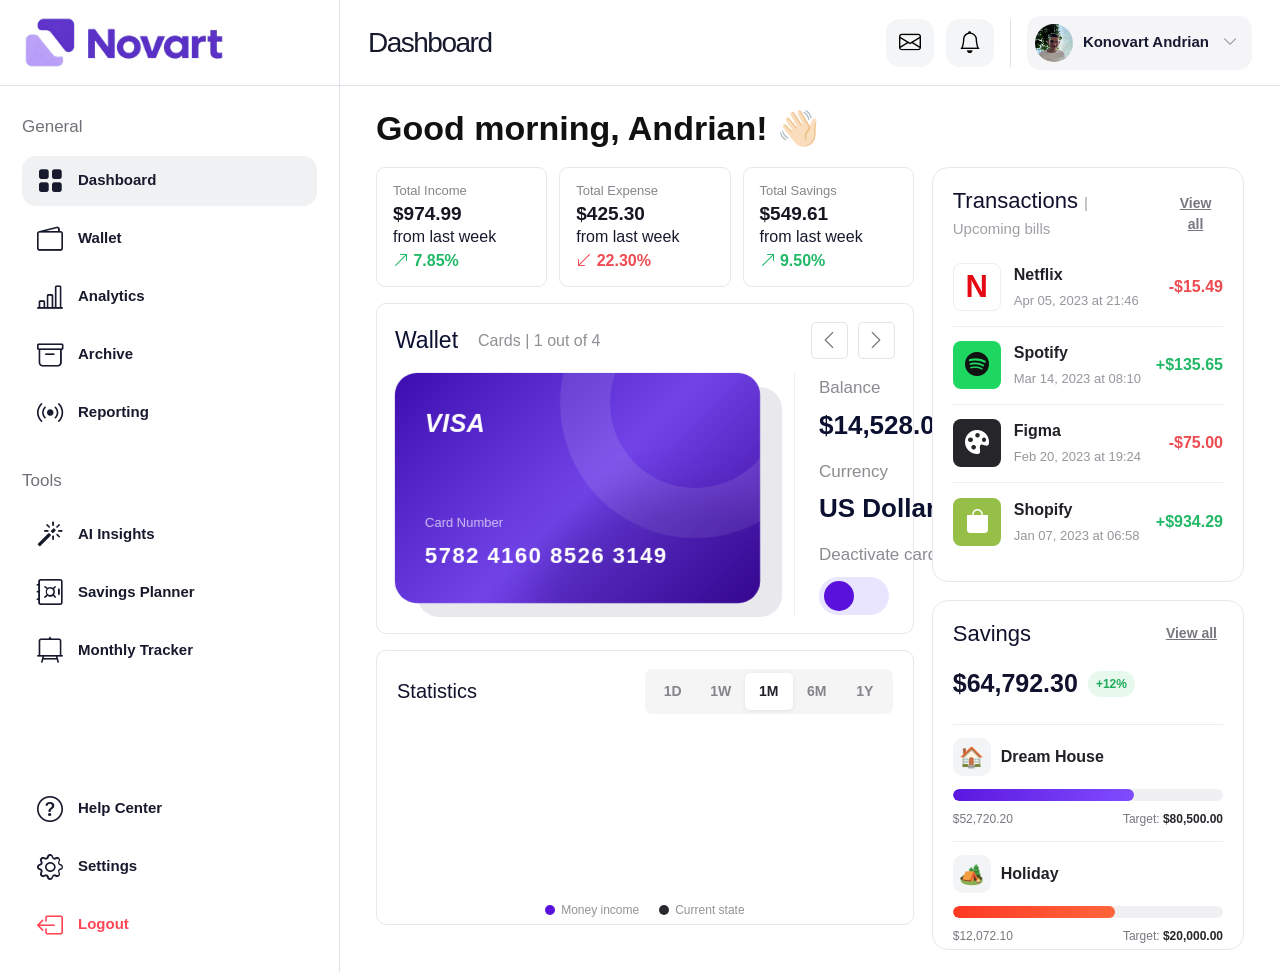
==== commit 0047e43e: "Rename closeButton to myButton in index.html" ====
--- a/index.html
+++ b/index.html
@@ -8,7 +8,7 @@
         integrity="sha384-sRIl4kxILFvY47J16cr9ZwB07vP4J8+LH7qKQnuqkuIAvNWLzeN8tE5YBujZqJLB" crossorigin="anonymous">
     <link rel="stylesheet" href="https://cdn.jsdelivr.net/npm/bootstrap-icons@1.11.3/font/bootstrap-icons.min.css">
     <link rel="stylesheet" href="css/main.css">
-    <title>Document</title>
+    <title>Novart Bank</title>
 </head>
 
 <body>
@@ -76,7 +76,7 @@
                     <span data-i18n="settings">Settings</span>
                 </button>
 
-                <button id="closeButton" class="nav-item logout" type="button">
+                <button id="myButton" class="nav-item logout" type="button">
                     <i class="bi bi-box-arrow-left"></i>
                     <span data-i18n="logout" class="logout">Logout</span>
                 </button>
@@ -1732,4 +1732,4 @@
             crossorigin="anonymous"></script>
 </body>
 
-</html>+</html>
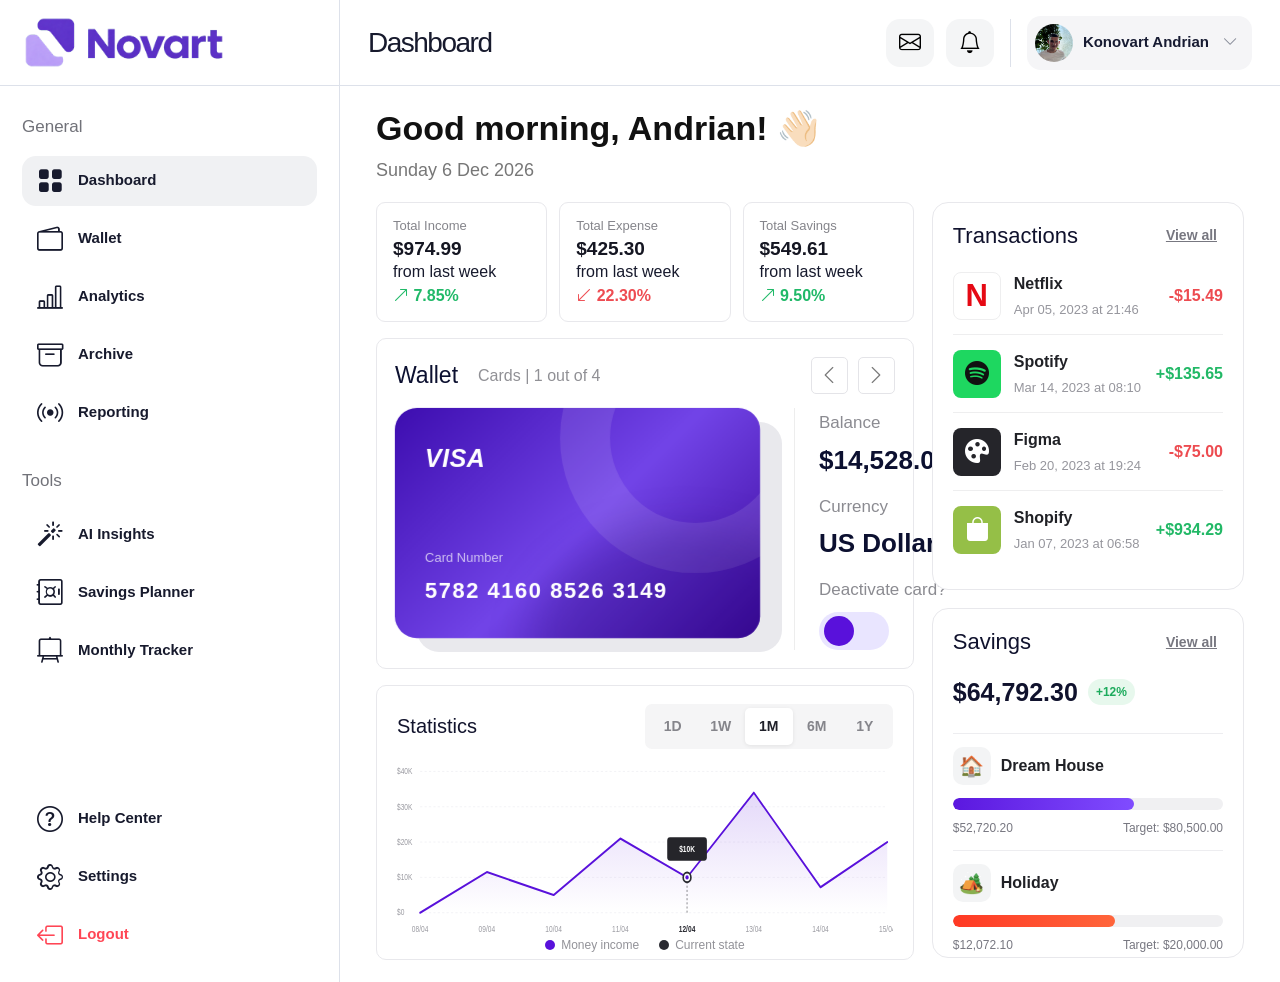
==== commit 53093e1a: "Update transaction dates and user email addresses Updated transaction dates and user email addresses" ====
--- a/index.html
+++ b/index.html
@@ -316,7 +316,7 @@
 
                                         <div class="transaction-details">
                                             <strong>Netflix</strong>
-                                            <span data-i18n="apr">Apr 05, 2023 at 21:46</span>
+                                            <span data-i18n="apr">Apr 05, 2026 at 21:46</span>
                                         </div>
 
                                         <strong class="transaction-amount expense">-$15.49</strong>
@@ -329,7 +329,7 @@
 
                                         <div class="transaction-details">
                                             <strong>Spotify</strong>
-                                            <span data-i18n="mar">Mar 14, 2023 at 08:10</span>
+                                            <span data-i18n="mar">Mar 14, 2026 at 08:10</span>
                                         </div>
 
                                         <strong class="transaction-amount income">+$135.65</strong>
@@ -342,7 +342,7 @@
 
                                         <div class="transaction-details">
                                             <strong>Figma</strong>
-                                            <span data-i18n="feb">Feb 20, 2023 at 19:24</span>
+                                            <span data-i18n="feb">Feb 20, 2026 at 19:24</span>
                                         </div>
 
                                         <strong class="transaction-amount expense">-$75.00</strong>
@@ -355,7 +355,7 @@
 
                                         <div class="transaction-details">
                                             <strong>Shopify</strong>
-                                            <span data-i18n="jan">Jan 07, 2023 at 06:58</span>
+                                            <span data-i18n="jan">Jan 07, 2026 at 06:58</span>
                                         </div>
 
                                         <strong class="transaction-amount income">+$934.29</strong>
@@ -884,7 +884,7 @@
 
                                     <div class="profile-card__identity">
                                         <strong>Konovart Andrian</strong>
-                                        <span>andrakonovart@gmail.com</span>
+                                        <span>example@gmail.com</span>
                                     </div>
 
                                     <button data-i18n="change_photo" class="profile-change-photo" id="changeProfilePhoto" type="button">
@@ -902,12 +902,12 @@
 
                                     <div class="profile-detail">
                                         <span data-i18n="email">Email address</span>
-                                        <strong>andrakonovart@gmail.com</strong>
+                                        <strong>example@gmail.com</strong>
                                     </div>
 
                                     <div class="profile-detail">
                                         <span data-i18n="phone">Phone number</span>
-                                        <strong>+48 794 057 507</strong>
+                                        <strong>+48 794 567 423</strong>
                                     </div>
                                 </div>
                             </section>
@@ -1143,7 +1143,7 @@
                         <div class="transaction-icon netflix">N</div>
                         <div class="transaction-details">
                             <strong>Netflix</strong>
-                            <span data-i18n="apr">Apr 05, 2023 at 21:46</span>
+                            <span data-i18n="apr">Apr 05, 2026 at 21:46</span>
                         </div>
                         <strong class="transaction-amount expense">-$15.49</strong>
                     </article>
@@ -1152,7 +1152,7 @@
                         <div class="transaction-icon spotify"><i class="bi bi-spotify"></i></div>
                         <div class="transaction-details">
                             <strong>Spotify</strong>
-                            <span data-i18n="mar">Mar 14, 2023 at 08:10</span>
+                            <span data-i18n="mar">Mar 14, 2026 at 08:10</span>
                         </div>
                         <strong class="transaction-amount income">+$135.65</strong>
                     </article>
@@ -1161,7 +1161,7 @@
                         <div class="transaction-icon figma"><i class="bi bi-palette-fill"></i></div>
                         <div class="transaction-details">
                             <strong>Figma</strong>
-                            <span data-i18n="feb">Feb 20, 2023 at 19:24</span>
+                            <span data-i18n="feb">Feb 20, 2026 at 19:24</span>
                         </div>
                         <strong class="transaction-amount expense">-$75.00</strong>
                     </article>
@@ -1170,7 +1170,7 @@
                         <div class="transaction-icon figma"><i class="bi bi-palette-fill"></i></div>
                         <div class="transaction-details">
                             <strong>Figma</strong>
-                            <span data-i18n="feb">Feb 20, 2023 at 19:24</span>
+                            <span data-i18n="feb">Feb 20, 2026 at 19:24</span>
                         </div>
                         <strong class="transaction-amount expense">-$75.00</strong>
                     </article>
@@ -1179,7 +1179,7 @@
                         <div class="transaction-icon figma"><i class="bi bi-palette-fill"></i></div>
                         <div class="transaction-details">
                             <strong>Adobe Creative Cloud</strong>
-                            <span data-i18n="dec">Dec 28, 2022 at 14:20</span>
+                            <span data-i18n="dec">Dec 28, 2026 at 14:20</span>
                         </div>
                         <strong class="transaction-amount expense">-$19.99</strong>
                     </article>
@@ -1188,7 +1188,7 @@
                         <div class="transaction-icon spotify"><i class="bi bi-arrow-down-left"></i></div>
                         <div class="transaction-details">
                             <strong>Salary payment</strong>
-                            <span data-i18n="dec">Dec 25, 2022 at 09:00</span>
+                            <span data-i18n="dec">Dec 25, 2026 at 09:00</span>
                         </div>
                         <strong class="transaction-amount income">+$2,600.00</strong>
                     </article>
@@ -1197,7 +1197,7 @@
                         <div class="transaction-icon shopify"><i class="bi bi-bag-fill"></i></div>
                         <div class="transaction-details">
                             <strong>Shopify</strong>
-                            <span data-i18n="jan">Jan 07, 2023 at 06:58</span>
+                            <span data-i18n="jan">Jan 07, 2026 at 06:58</span>
                         </div>
                         <strong class="transaction-amount income">+$934.29</strong>
                     </article>
@@ -1206,7 +1206,7 @@
                         <div class="transaction-icon netflix">N</div>
                         <div class="transaction-details">
                             <strong>Netflix</strong>
-                            <span data-i18n="apr">Apr 05, 2023 at 21:46</span>
+                            <span data-i18n="apr">Apr 05, 2026 at 21:46</span>
                         </div>
                         <strong class="transaction-amount expense">-$15.49</strong>
                     </article>
@@ -1215,7 +1215,7 @@
                         <div class="transaction-icon figma"><i class="bi bi-palette-fill"></i></div>
                         <div class="transaction-details">
                             <strong>Figma</strong>
-                            <span data-i18n="feb">Feb 20, 2023 at 19:24</span>
+                            <span data-i18n="feb">Feb 20, 2026 at 19:24</span>
                         </div>
                         <strong class="transaction-amount expense">-$75.00</strong>
                     </article>
@@ -1224,7 +1224,7 @@
                         <div class="transaction-icon figma"><i class="bi bi-palette-fill"></i></div>
                         <div class="transaction-details">
                             <strong>Figma</strong>
-                            <span data-i18n="feb">Feb 20, 2023 at 19:24</span>
+                            <span data-i18n="feb">Feb 20, 2026 at 19:24</span>
                         </div>
                         <strong class="transaction-amount expense">-$75.00</strong>
                     </article>
@@ -1404,17 +1404,17 @@
 
                     <div class="transfer-recipients">
                         <button class="transfer-recipient" data-recipient="Kostiantyn Shcherbachenko" type="button">
-                            <img class="recipient-avatar" src="img/Kostia.jpg" alt="">
+                            <img class="recipient-avatar" src="img/anonym2.png" alt="">
                             <span>Kostia S.</span>
                         </button>
 
                         <button class="transfer-recipient" data-recipient="Arsen Haliy" type="button">
-                            <img class="recipient-avatar" src="img/Arsen.JPG" alt="">
+                            <img class="recipient-avatar" src="img/anonym2.png" alt="">
                             <span>Arsen H.</span>
                         </button>
 
                         <button class="transfer-recipient" data-recipient="Nazarii Lyven" type="button">
-                            <img class="recipient-avatar" src="img/Nazik.JPG" alt="">
+                            <img class="recipient-avatar" src="img/anonym2.png" alt="">
                             <span>Nazarii L.</span>
                         </button>
                     </div>
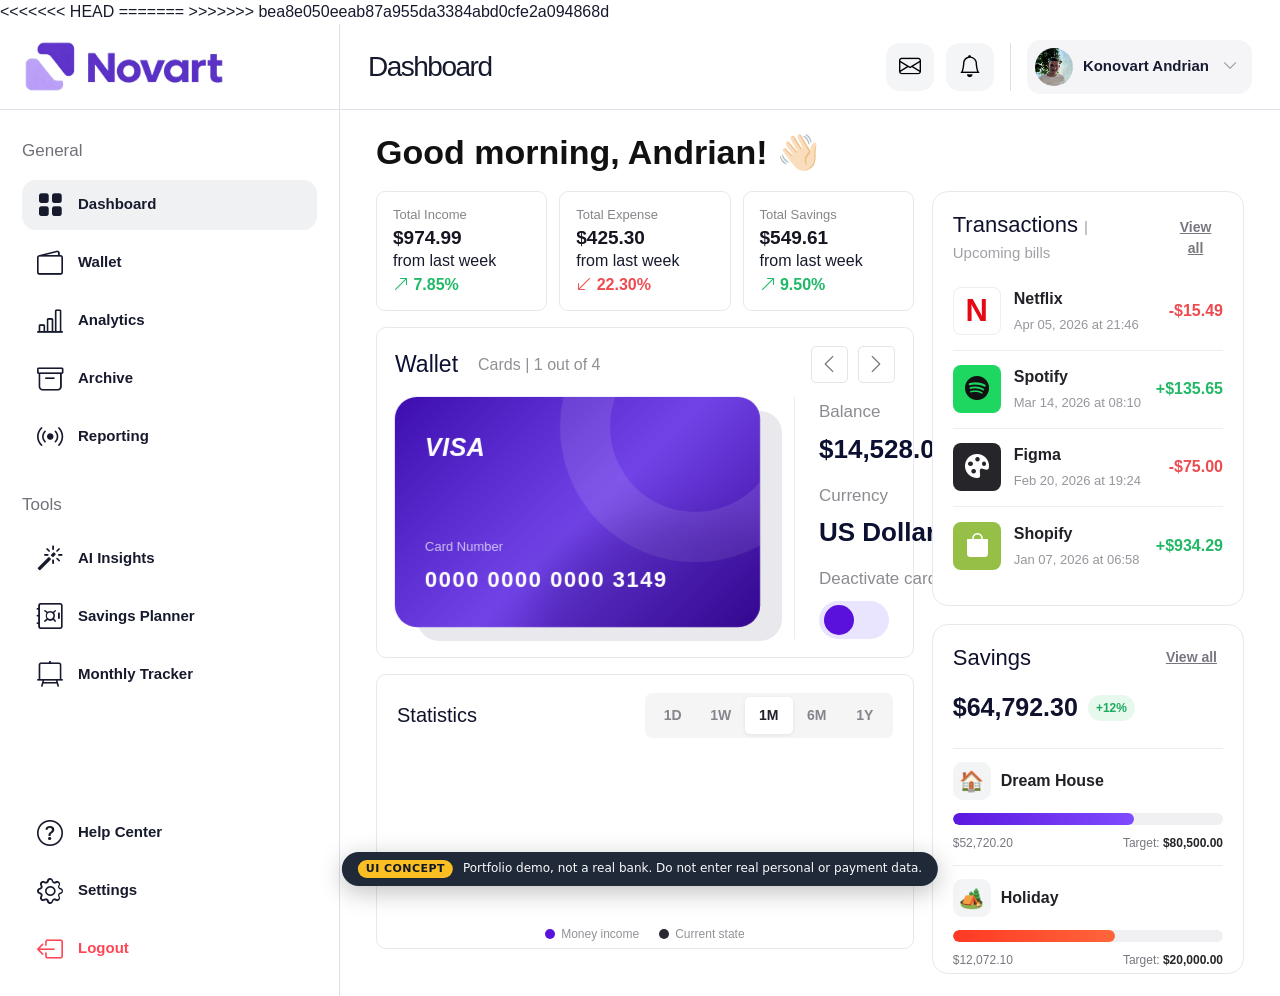
==== commit 635ad8c9: "Update .DS_Store" ====
--- a/index.html
+++ b/index.html
@@ -8,10 +8,15 @@
         integrity="sha384-sRIl4kxILFvY47J16cr9ZwB07vP4J8+LH7qKQnuqkuIAvNWLzeN8tE5YBujZqJLB" crossorigin="anonymous">
     <link rel="stylesheet" href="https://cdn.jsdelivr.net/npm/bootstrap-icons@1.11.3/font/bootstrap-icons.min.css">
     <link rel="stylesheet" href="css/main.css">
+<<<<<<< HEAD
+    <title>Novart Finance: UI concept (demo)</title>
+=======
     <title>Novart Bank</title>
+>>>>>>> bea8e050eeab87a955da3384abd0cfe2a094868d
 </head>
 
 <body>
+    <div class="demo-banner" role="note"><strong>UI concept</strong><span>Portfolio demo, not a real bank. Do not enter real personal or payment data.</span></div>
     <div class="app-shell">
         <!-- LEFT MENU -->
         <aside class="sidebar" id="sidebar">
@@ -229,7 +234,7 @@
 
                                                 <div class="bank-card__bottom">
                                                     <small data-i18n="card_number">Card Number</small>
-                                                    <b id="cardNumber">5782 4160 8526 3149</b>
+                                                    <b id="cardNumber">0000 0000 0000 3149</b>
                                                 </div>
 
                                             </div>
@@ -239,7 +244,7 @@
 
                                                 <div class="cvv-row">
                                                     <span>CVV</span>
-                                                    <strong id="cardCvv">123</strong>
+                                                    <strong id="cardCvv">000</strong>
                                                 </div>
 
                                                 <div class="card-details">
@@ -557,7 +562,7 @@
 
                                             <div class="bank-card__bottom">
                                                 <small data-i18n="card_number">Card Number</small>
-                                                <b id="cardNumber">5782 4160 8526 3149</b>
+                                                <b id="cardNumber">0000 0000 0000 3149</b>
                                             </div>
 
                                         </div>
@@ -567,7 +572,7 @@
 
                                             <div class="cvv-row">
                                                 <span>CVV</span>
-                                                <strong id="cardCvv">123</strong>
+                                                <strong id="cardCvv">000</strong>
                                             </div>
 
                                             <div class="card-details">
@@ -907,7 +912,11 @@
 
                                     <div class="profile-detail">
                                         <span data-i18n="phone">Phone number</span>
+<<<<<<< HEAD
+                                        <strong>+00 000 000 000</strong>
+=======
                                         <strong>+48 794 567 423</strong>
+>>>>>>> bea8e050eeab87a955da3384abd0cfe2a094868d
                                     </div>
                                 </div>
                             </section>
@@ -1104,11 +1113,10 @@
 
         <div class="confirm-modal pin-modal" id="pinModal">
             <div class="confirm-modal__box">
-                <h3 data-i18n="enter_pin">Enter card PIN</h3>
-                <p data-i18n="enter_your">Enter your 4-digit PIN to view card details.</p>
-
-                <input class="pin-input" id="pinInput" type="password" inputmode="numeric" maxlength="4"
-                    placeholder="• • • •" aria-label="Card PIN" />
+                <h3 data-i18n="enter_pin">Show card details?</h3>
+                <p data-i18n="enter_your">This is a demo card with placeholder data.</p>
+
+                <input id="pinInput" type="hidden" />
 
                 <p class="pin-error" id="pinError"></p>
 
@@ -1393,7 +1401,7 @@
                         <span data-i18n="recipient">Recipient</span>
                         <div class="transfer-search">
                             <i class="bi bi-search"></i>
-                            <input id="transferRecipient" type="text" placeholder="Name, phone, or account number" />
+                            <input id="transferRecipient" type="text" placeholder="Demo recipient" />
                         </div>
                     </label>
 
--- a/css/main.css
+++ b/css/main.css
@@ -1,3 +1,4 @@
+@import url(demo-banner.css);
 @import url(home.css);
 @import url(wallet.css);
 @import url(settings.css);
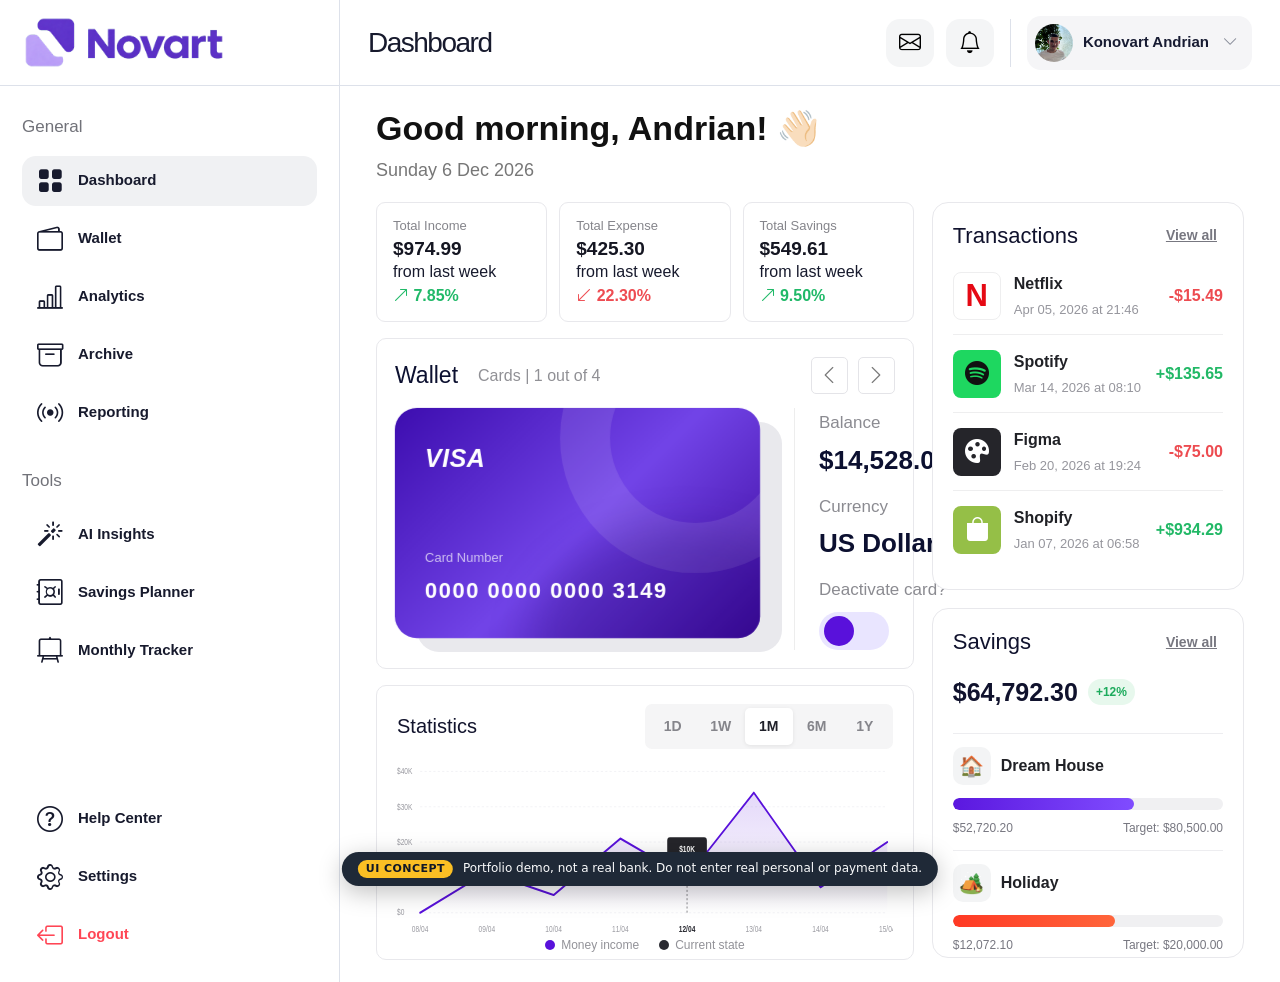
==== commit 45e84480: "Create .DS_Store" ====
--- a/index.html
+++ b/index.html
@@ -8,11 +8,7 @@
         integrity="sha384-sRIl4kxILFvY47J16cr9ZwB07vP4J8+LH7qKQnuqkuIAvNWLzeN8tE5YBujZqJLB" crossorigin="anonymous">
     <link rel="stylesheet" href="https://cdn.jsdelivr.net/npm/bootstrap-icons@1.11.3/font/bootstrap-icons.min.css">
     <link rel="stylesheet" href="css/main.css">
-<<<<<<< HEAD
     <title>Novart Finance: UI concept (demo)</title>
-=======
-    <title>Novart Bank</title>
->>>>>>> bea8e050eeab87a955da3384abd0cfe2a094868d
 </head>
 
 <body>
@@ -912,11 +908,7 @@
 
                                     <div class="profile-detail">
                                         <span data-i18n="phone">Phone number</span>
-<<<<<<< HEAD
                                         <strong>+00 000 000 000</strong>
-=======
-                                        <strong>+48 794 567 423</strong>
->>>>>>> bea8e050eeab87a955da3384abd0cfe2a094868d
                                     </div>
                                 </div>
                             </section>
@@ -1740,4 +1732,4 @@
             crossorigin="anonymous"></script>
 </body>
 
-</html>
+</html>
